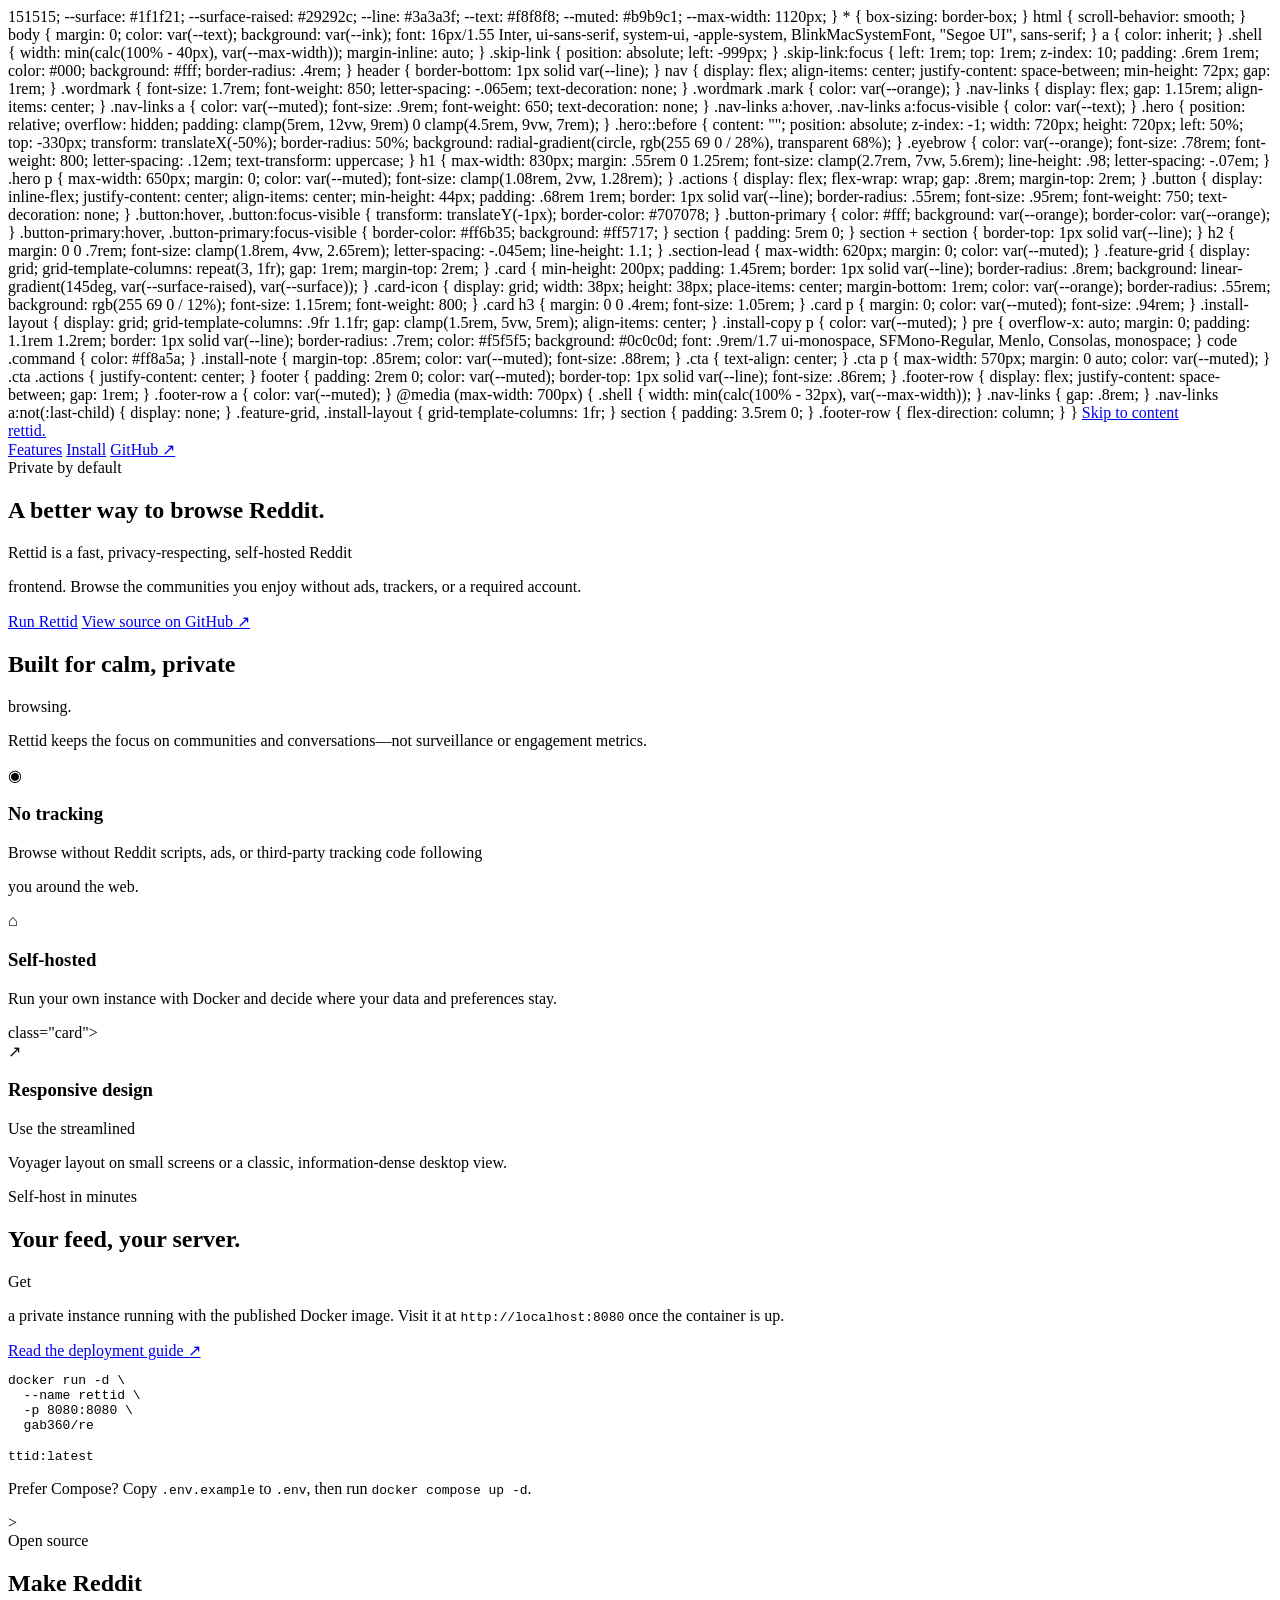
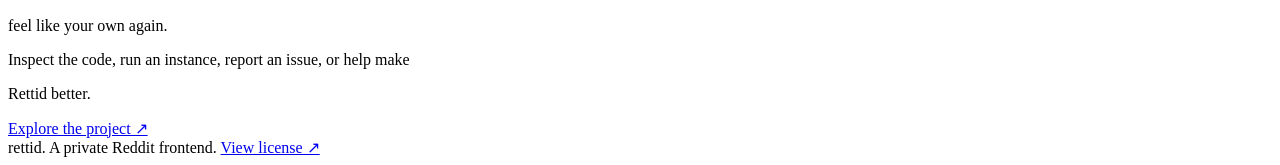
==== docs/index.html @ bad95a61 "Add GitHub Pages landing site" ====
<!doctype html>
<html lang="en">
<head>
  <meta charset="utf-8">
  <meta name="viewport" content="width=device-width, initial-scale=1">
  <meta name="description" content="Rettid is a private, fast, and self-hosted Reddit frontend.">
  <meta name="theme-color" content="#111111">
  <title>Rettid — A private Reddit frontend</title>
  <style>
    :root {
      --orange: #ff4500;
      --ink: #</title></style>151515;
      --surface: #1f1f21;
      --surface-raised: #29292c;
      --line: #3a3a3f;
      --text: #f8f8f8;
      --muted: #b9b9c1;
      --max-width: 1120px;
    }

    * { box-sizing: border-box; }
    html { scroll-behavior: smooth; }
    body {
      margin: 0;
      color: var(--text);
      background: var(--ink);
      font: 16px/1.55 Inter, ui-sans-serif, system-ui, -apple-system, BlinkMacSystemFont, "Segoe UI", sans-serif;
    }

    a { color: inherit; }
    .shell { width: min(calc(100% - 40px), var(--max-width)); margin-inline: auto; }
    .skip-link { position: absolute; left: -999px; }
    .skip-link:focus { left: 1rem; top: 1rem; z-index: 10; padding: .6rem 1rem; color: #000; background: #fff; border-radius: .4rem; }

    header { border-bottom: 1px solid var(--line); }
    nav { display: flex; align-items: center; justify-content: space-between; min-height: 72px; gap: 1rem; }
    .wordmark { font-size: 1.7rem; font-weight: 850; letter-spacing: -.065em; text-decoration: none; }
    .wordmark .mark { color: var(--orange); }
    .nav-links { display: flex; gap: 1.15rem; align-items: center; }
    .nav-links a { color: var(--muted); font-size: .9rem; font-weight: 650; text-decoration: none; }
    .nav-links a:hover, .nav-links a:focus-visible { color: var(--text); }

    .hero { position: relative; overflow: hidden; padding: clamp(5rem, 12vw, 9rem) 0 clamp(4.5rem, 9vw, 7rem); }
    .hero::before {
      content: ""; position: absolute; z-index: -1; width: 720px; height: 720px; left: 50%; top: -330px;
      transform: translateX(-50%); border-radius: 50%; background: radial-gradient(circle, rgb(255 69 0 / 28%), transparent 68%);
    }
    .eyebrow { color: var(--orange); font-size: .78rem; font-weight: 800; letter-spacing: .12em; text-transform: uppercase; }
    h1 { max-width: 830px; margin: .55rem 0 1.25rem; font-size: clamp(2.7rem, 7vw, 5.6rem); line-height: .98; letter-spacing: -.07em; }
    .hero p { max-width: 650px; margin: 0; color: var(--muted); font-size: clamp(1.08rem, 2vw, 1.28rem); }
    .actions { display: flex; flex-wrap: wrap; gap: .8rem; margin-top: 2rem; }
    .button { display: inline-flex; justify-content: center; align-items: center; min-height: 44px; padding: .68rem 1rem; border: 1px solid var(--line); border-radius: .55rem; font-size: .95rem; font-weight: 750; text-decoration: none; }
    .button:hover, .button:focus-visible { transform: translateY(-1px); border-color: #707078; }
    .button-primary { color: #fff; background: var(--orange); border-color: var(--orange); }
    .button-primary:hover, .button-primary:focus-visible { border-color: #ff6b35; background: #ff5717; }

    section { padding: 5rem 0; }
    section + section { border-top: 1px solid var(--line); }
    h2 { margin: 0 0 .7rem; font-size: clamp(1.8rem, 4vw, 2.65rem); letter-spacing: -.045em; line-height: 1.1; }
    .section-lead { max-width: 620px; margin: 0; color: var(--muted); }
    .feature-grid { display: grid; grid-template-columns: repeat(3, 1fr); gap: 1rem; margin-top: 2rem; }
    .card { min-height: 200px; padding: 1.45rem; border: 1px solid var(--line); border-radius: .8rem; background: linear-gradient(145deg, var(--surface-raised), var(--surface)); }
    .card-icon { display: grid; width: 38px; height: 38px; place-items: center; margin-bottom: 1rem; color: var(--orange); border-radius: .55rem; background: rgb(255 69 0 / 12%); font-size: 1.15rem; font-weight: 800; }
    .card h3 { margin: 0 0 .4rem; font-size: 1.05rem; }
    .card p { margin: 0; color: var(--muted); font-size: .94rem; }

    .install-layout { display: grid; grid-template-columns: .9fr 1.1fr; gap: clamp(1.5rem, 5vw, 5rem); align-items: center; }
    .install-copy p { color: var(--muted); }
    pre { overflow-x: auto; margin: 0; padding: 1.1rem 1.2rem; border: 1px solid var(--line); border-radius: .7rem; color: #f5f5f5; background: #0c0c0d; font: .9rem/1.7 ui-monospace, SFMono-Regular, Menlo, Consolas, monospace; }
    code .command { color: #ff8a5a; }
    .install-note { margin-top: .85rem; color: var(--muted); font-size: .88rem; }

    .cta { text-align: center; }
    .cta p { max-width: 570px; margin: 0 auto; color: var(--muted); }
    .cta .actions { justify-content: center; }
    footer { padding: 2rem 0; color: var(--muted); border-top: 1px solid var(--line); font-size: .86rem; }
    .footer-row { display: flex; justify-content: space-between; gap: 1rem; }
    .footer-row a { color: var(--muted); }

    @media (max-width: 700px) {
      .shell { width: min(calc(100% - 32px), var(--max-width)); }
      .nav-links { gap: .8rem; }
      .nav-links a:not(:last-child) { display: none; }
      .feature-grid, .install-layout { grid-template-columns: 1fr; }
      section { padding: 3.5rem 0; }
      .footer-row { flex-direction: column; }
    }
  </style>
</head>
<body>
  <a class="skip-link" href="#main"></body>Skip to content</a>
  <header>
    <nav class="shell" aria-label="Primary navigation">
      <a class="wordmark" href="#</header>top" aria-label="Rettid home"><span class="mark">rett</span>id.</a>
      <div class="nav-links">
        <a href="#features">Features</a>
        <a href="#install">Install</a>
        <a href="https://github.com/g4bcloud/rettid">GitHub ↗</a>
      </div>
    </nav>
  </header>

  <main id="main">
    <section class="hero" id="top">
      <div class="shell">
        <div class="eyebrow">Private by default</div>
        <h1>A better way to browse Reddit.</h1>
        <p>Rettid is a fast, privacy-respecting, self-hosted Reddit</p> frontend. Browse the communities you enjoy without ads, trackers, or a required account.</p>
        <div class="actions">
          <a class="button button-primary" href="#install">Run Rettid</a>
          <a class="button" href="https://github.com/g4bcloud/rettid">View source on GitHub ↗</a>
        </div>
      </div>
    </section>

    <section id="features">
      <div class="shell">
        <h2>Built for calm, private</h2> browsing.</h2>
        <p class="section-lead">Rettid keeps the focus on communities and conversations—not surveillance or engagement metrics.</p>
        <div class="feature-grid">
          <article class="card">
            <div class="card-icon" aria-hidden="true">◉</div>
            <h3>No tracking</h3>
            <p>Browse without Reddit scripts, ads, or third-party tracking code following</p> you around the web.</p>
          </article>
          <article class="card">
            <div class="card-icon" aria-hidden="true">⌂</div>
            <h3>Self-hosted</h3>
            <p>Run your own instance with Docker and decide where your data and preferences stay.</p>
          </article>
          <article</h3></p> class="card">
            <div class="card-icon" aria-hidden="true">↗</div>
            <h3>Responsive design</h3>
            <p>Use the streamlined</h3></p> Voyager layout on small screens or a classic, information-dense desktop view.</p>
          </article>
        </div>
      </div>
    </section>

    <section id="install">
      <div class="shell install-layout">
        <div class="install-copy">
          <div class="eyebrow">Self-host in minutes</div>
          <h2>Your feed, your server.</h2>
          <p>Get</p> a private instance running with the published Docker image. Visit it at <code>http://localhost:8080</code> once the container is up.</p>
         </code> <a class="button" href="https://github.com/g4bcloud/rettid#deployment">Read the deployment guide ↗</a>
        </div>
        <div>
          <pre><code><span class="command">docker run</span> -d \
  --name rettid \
  -p 8080:8080 \
  gab360/re</div>ttid:latest</code></pre>
          <p class="install-note">Prefer Compose? Copy <code>.env.example</code> to <code>.env</code>, then run <code>docker compose up -d</code>.</p>
        </div>
      </div</code>>
    </section>

    <section class="cta">
      <div class="shell">
        <div class="eyebrow">Open source</div>
        <h2>Make Reddit</h2> feel like your own again.</h2>
        <p>Inspect the code, run an instance, report an issue, or help make</p> Rettid better.</p>
        <div class="actions">
          <a class="button button-primary" href="https://github.com/g4bcloud/rettid">Explore the project ↗</a>
        </div>
      </div>
    </section>
  </main>

  <footer></footer>
    <div class="shell footer-row">
      <span><span class="wordmark"><span class="mark">rett</span>id.</span> A private Reddit frontend.</span>
      <a href="https://github.com/g4bcloud/rettid/blob/main/LICENSE">View license ↗</a>
    </div>
  </footer>
</body>
</html>
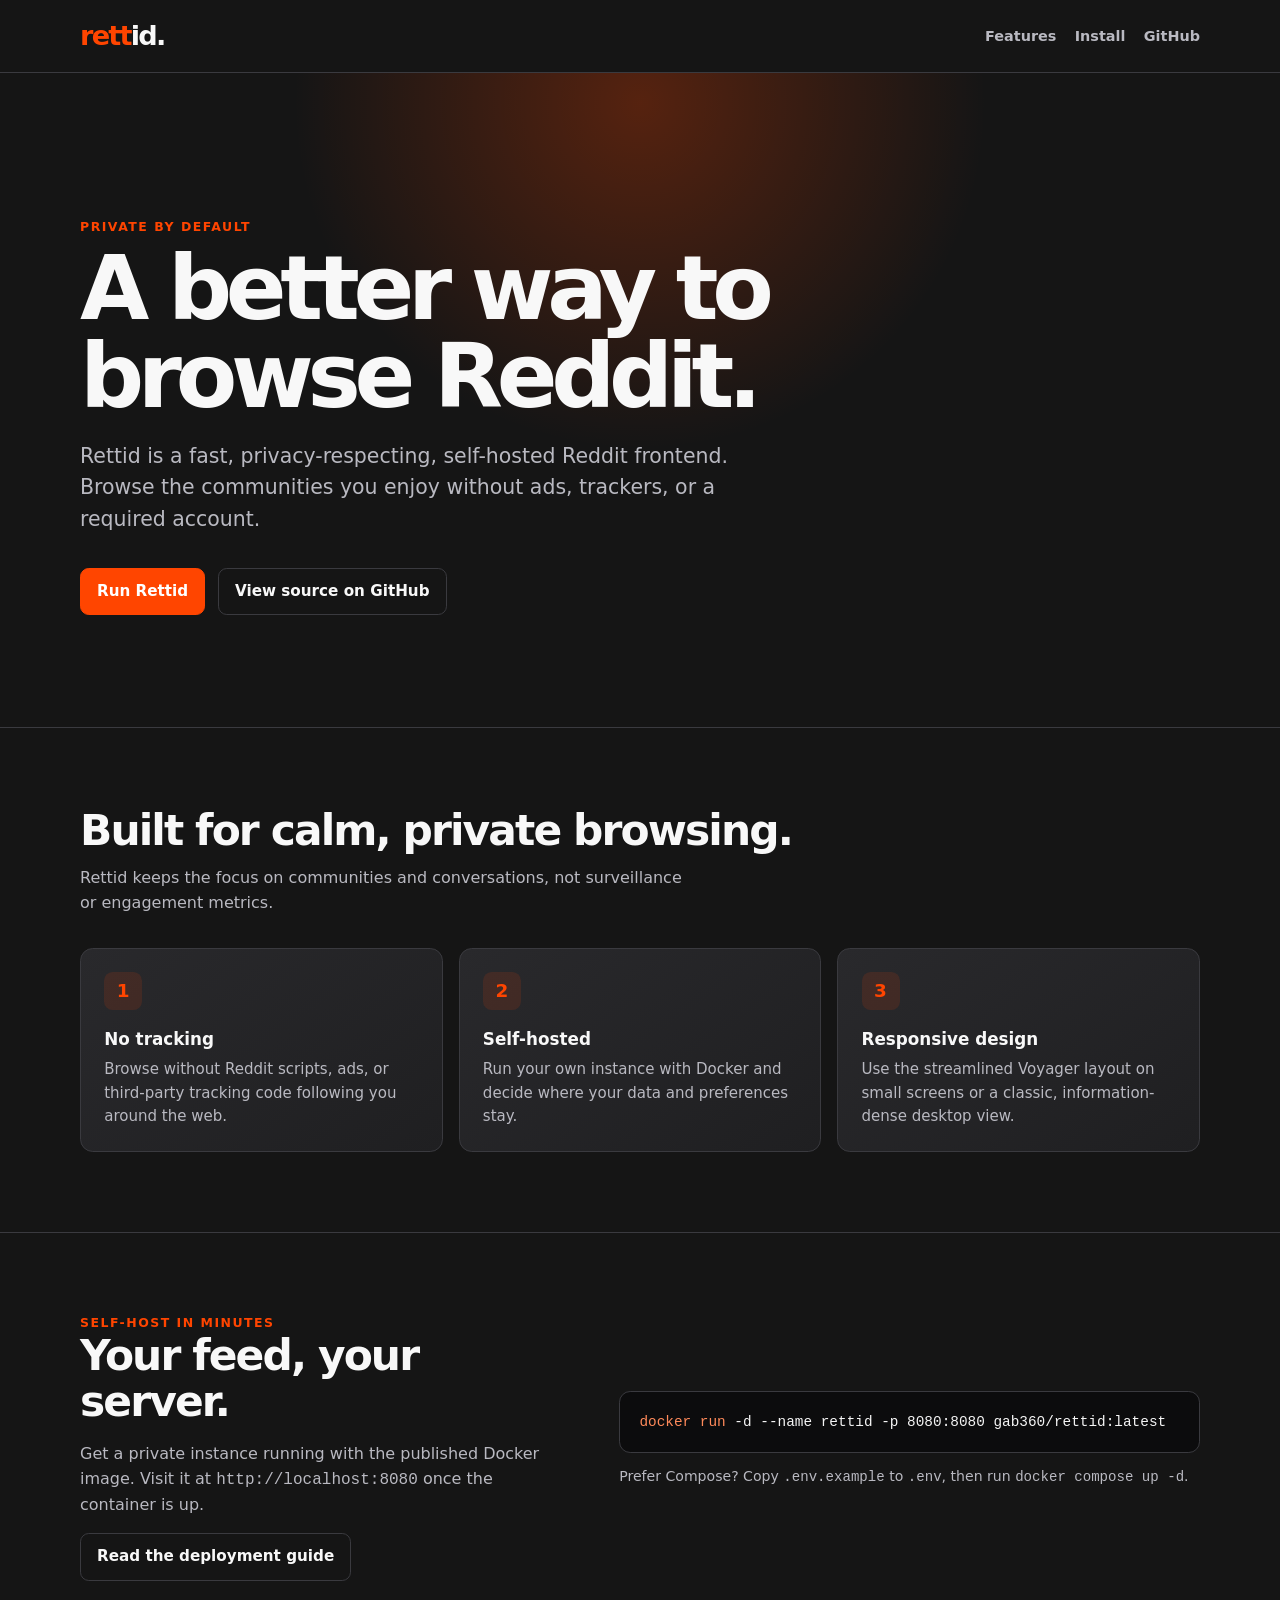
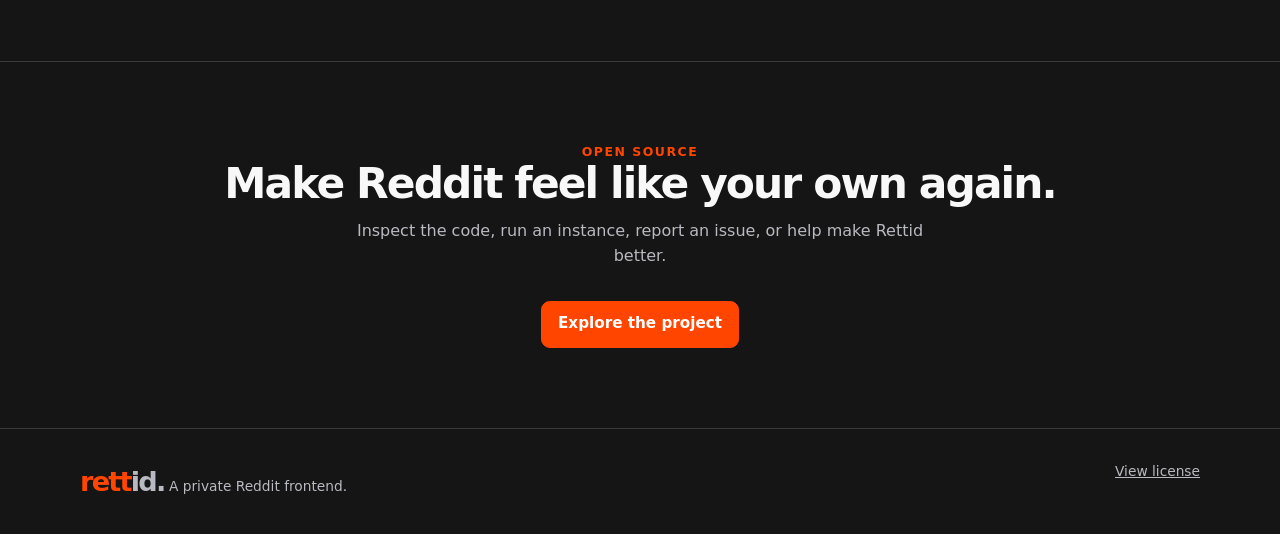
==== commit 997f9eab: "Fix corrupted markup in Pages landing site" ====
--- a/docs/index.html
+++ b/docs/index.html
@@ -1,177 +1,153 @@
 <!doctype html>
 <html lang="en">
 <head>
-  <meta charset="utf-8">
-  <meta name="viewport" content="width=device-width, initial-scale=1">
-  <meta name="description" content="Rettid is a private, fast, and self-hosted Reddit frontend.">
-  <meta name="theme-color" content="#111111">
-  <title>Rettid — A private Reddit frontend</title>
-  <style>
-    :root {
-      --orange: #ff4500;
-      --ink: #</title></style>151515;
-      --surface: #1f1f21;
-      --surface-raised: #29292c;
-      --line: #3a3a3f;
-      --text: #f8f8f8;
-      --muted: #b9b9c1;
-      --max-width: 1120px;
-    }
-
-    * { box-sizing: border-box; }
-    html { scroll-behavior: smooth; }
-    body {
-      margin: 0;
-      color: var(--text);
-      background: var(--ink);
-      font: 16px/1.55 Inter, ui-sans-serif, system-ui, -apple-system, BlinkMacSystemFont, "Segoe UI", sans-serif;
-    }
-
-    a { color: inherit; }
-    .shell { width: min(calc(100% - 40px), var(--max-width)); margin-inline: auto; }
-    .skip-link { position: absolute; left: -999px; }
-    .skip-link:focus { left: 1rem; top: 1rem; z-index: 10; padding: .6rem 1rem; color: #000; background: #fff; border-radius: .4rem; }
-
-    header { border-bottom: 1px solid var(--line); }
-    nav { display: flex; align-items: center; justify-content: space-between; min-height: 72px; gap: 1rem; }
-    .wordmark { font-size: 1.7rem; font-weight: 850; letter-spacing: -.065em; text-decoration: none; }
-    .wordmark .mark { color: var(--orange); }
-    .nav-links { display: flex; gap: 1.15rem; align-items: center; }
-    .nav-links a { color: var(--muted); font-size: .9rem; font-weight: 650; text-decoration: none; }
-    .nav-links a:hover, .nav-links a:focus-visible { color: var(--text); }
-
-    .hero { position: relative; overflow: hidden; padding: clamp(5rem, 12vw, 9rem) 0 clamp(4.5rem, 9vw, 7rem); }
-    .hero::before {
-      content: ""; position: absolute; z-index: -1; width: 720px; height: 720px; left: 50%; top: -330px;
-      transform: translateX(-50%); border-radius: 50%; background: radial-gradient(circle, rgb(255 69 0 / 28%), transparent 68%);
-    }
-    .eyebrow { color: var(--orange); font-size: .78rem; font-weight: 800; letter-spacing: .12em; text-transform: uppercase; }
-    h1 { max-width: 830px; margin: .55rem 0 1.25rem; font-size: clamp(2.7rem, 7vw, 5.6rem); line-height: .98; letter-spacing: -.07em; }
-    .hero p { max-width: 650px; margin: 0; color: var(--muted); font-size: clamp(1.08rem, 2vw, 1.28rem); }
-    .actions { display: flex; flex-wrap: wrap; gap: .8rem; margin-top: 2rem; }
-    .button { display: inline-flex; justify-content: center; align-items: center; min-height: 44px; padding: .68rem 1rem; border: 1px solid var(--line); border-radius: .55rem; font-size: .95rem; font-weight: 750; text-decoration: none; }
-    .button:hover, .button:focus-visible { transform: translateY(-1px); border-color: #707078; }
-    .button-primary { color: #fff; background: var(--orange); border-color: var(--orange); }
-    .button-primary:hover, .button-primary:focus-visible { border-color: #ff6b35; background: #ff5717; }
-
-    section { padding: 5rem 0; }
-    section + section { border-top: 1px solid var(--line); }
-    h2 { margin: 0 0 .7rem; font-size: clamp(1.8rem, 4vw, 2.65rem); letter-spacing: -.045em; line-height: 1.1; }
-    .section-lead { max-width: 620px; margin: 0; color: var(--muted); }
-    .feature-grid { display: grid; grid-template-columns: repeat(3, 1fr); gap: 1rem; margin-top: 2rem; }
-    .card { min-height: 200px; padding: 1.45rem; border: 1px solid var(--line); border-radius: .8rem; background: linear-gradient(145deg, var(--surface-raised), var(--surface)); }
-    .card-icon { display: grid; width: 38px; height: 38px; place-items: center; margin-bottom: 1rem; color: var(--orange); border-radius: .55rem; background: rgb(255 69 0 / 12%); font-size: 1.15rem; font-weight: 800; }
-    .card h3 { margin: 0 0 .4rem; font-size: 1.05rem; }
-    .card p { margin: 0; color: var(--muted); font-size: .94rem; }
-
-    .install-layout { display: grid; grid-template-columns: .9fr 1.1fr; gap: clamp(1.5rem, 5vw, 5rem); align-items: center; }
-    .install-copy p { color: var(--muted); }
-    pre { overflow-x: auto; margin: 0; padding: 1.1rem 1.2rem; border: 1px solid var(--line); border-radius: .7rem; color: #f5f5f5; background: #0c0c0d; font: .9rem/1.7 ui-monospace, SFMono-Regular, Menlo, Consolas, monospace; }
-    code .command { color: #ff8a5a; }
-    .install-note { margin-top: .85rem; color: var(--muted); font-size: .88rem; }
-
-    .cta { text-align: center; }
-    .cta p { max-width: 570px; margin: 0 auto; color: var(--muted); }
-    .cta .actions { justify-content: center; }
-    footer { padding: 2rem 0; color: var(--muted); border-top: 1px solid var(--line); font-size: .86rem; }
-    .footer-row { display: flex; justify-content: space-between; gap: 1rem; }
-    .footer-row a { color: var(--muted); }
-
-    @media (max-width: 700px) {
-      .shell { width: min(calc(100% - 32px), var(--max-width)); }
-      .nav-links { gap: .8rem; }
-      .nav-links a:not(:last-child) { display: none; }
-      .feature-grid, .install-layout { grid-template-columns: 1fr; }
-      section { padding: 3.5rem 0; }
-      .footer-row { flex-direction: column; }
-    }
-  </style>
+<meta charset="utf-8">
+<meta name="viewport" content="width=device-width, initial-scale=1">
+<meta name="description" content="Rettid is a private, fast, and self-hosted Reddit frontend.">
+<meta name="theme-color" content="#111111">
+<title>Rettid — A private Reddit frontend</title>
+<style>
+:root {
+  --orange: #ff4500;
+  --ink: #151515;
+  --surface: #1f1f21;
+  --surface-raised: #29292c;
+  --line: #3a3a3f;
+  --text: #f8f8f8;
+  --muted: #b9b9c1;
+  --max-width: 1120px;
+}
+* { box-sizing: border-box; }
+html { scroll-behavior: smooth; }
+body { margin: 0; color: var(--text); background: var(--ink); font: 16px/1.55 Inter, ui-sans-serif, system-ui, -apple-system, BlinkMacSystemFont, "Segoe UI", sans-serif; }
+a { color: inherit; }
+.shell { width: min(calc(100% - 40px), var(--max-width)); margin-inline: auto; }
+.skip-link { position: absolute; left: -999px; }
+.skip-link:focus { left: 1rem; top: 1rem; z-index: 10; padding: .6rem 1rem; color: #000; background: #fff; border-radius: .4rem; }
+header { border-bottom: 1px solid var(--line); }
+nav { display: flex; align-items: center; justify-content: space-between; min-height: 72px; gap: 1rem; }
+.wordmark { font-size: 1.7rem; font-weight: 850; letter-spacing: -.065em; text-decoration: none; }
+.wordmark .mark { color: var(--orange); }
+.nav-links { display: flex; gap: 1.15rem; align-items: center; }
+.nav-links a { color: var(--muted); font-size: .9rem; font-weight: 650; text-decoration: none; }
+.nav-links a:hover, .nav-links a:focus-visible { color: var(--text); }
+.hero { position: relative; overflow: hidden; padding: clamp(5rem, 12vw, 9rem) 0 clamp(4.5rem, 9vw, 7rem); }
+.hero::before { content: ""; position: absolute; z-index: -1; width: 720px; height: 720px; left: 50%; top: -330px; transform: translateX(-50%); border-radius: 50%; background: radial-gradient(circle, rgb(255 69 0 / 28%), transparent 68%); }
+.eyebrow { color: var(--orange); font-size: .78rem; font-weight: 800; letter-spacing: .12em; text-transform: uppercase; }
+h1 { max-width: 830px; margin: .55rem 0 1.25rem; font-size: clamp(2.7rem, 7vw, 5.6rem); line-height: .98; letter-spacing: -.07em; }
+.hero p { max-width: 650px; margin: 0; color: var(--muted); font-size: clamp(1.08rem, 2vw, 1.28rem); }
+.actions { display: flex; flex-wrap: wrap; gap: .8rem; margin-top: 2rem; }
+.button { display: inline-flex; justify-content: center; align-items: center; min-height: 44px; padding: .68rem 1rem; border: 1px solid var(--line); border-radius: .55rem; font-size: .95rem; font-weight: 750; text-decoration: none; }
+.button:hover, .button:focus-visible { transform: translateY(-1px); border-color: #707078; }
+.button-primary { color: #fff; background: var(--orange); border-color: var(--orange); }
+.button-primary:hover, .button-primary:focus-visible { border-color: #ff6b35; background: #ff5717; }
+section { padding: 5rem 0; }
+section + section { border-top: 1px solid var(--line); }
+h2 { margin: 0 0 .7rem; font-size: clamp(1.8rem, 4vw, 2.65rem); letter-spacing: -.045em; line-height: 1.1; }
+.section-lead { max-width: 620px; margin: 0; color: var(--muted); }
+.feature-grid { display: grid; grid-template-columns: repeat(3, 1fr); gap: 1rem; margin-top: 2rem; }
+.card { min-height: 200px; padding: 1.45rem; border: 1px solid var(--line); border-radius: .8rem; background: linear-gradient(145deg, var(--surface-raised), var(--surface)); }
+.card-icon { display: grid; width: 38px; height: 38px; place-items: center; margin-bottom: 1rem; color: var(--orange); border-radius: .55rem; background: rgb(255 69 0 / 12%); font-size: 1.15rem; font-weight: 800; }
+.card h3 { margin: 0 0 .4rem; font-size: 1.05rem; }
+.card p { margin: 0; color: var(--muted); font-size: .94rem; }
+.install-layout { display: grid; grid-template-columns: .9fr 1.1fr; gap: clamp(1.5rem, 5vw, 5rem); align-items: center; }
+.install-copy p { color: var(--muted); }
+pre { overflow-x: auto; margin: 0; padding: 1.1rem 1.2rem; border: 1px solid var(--line); border-radius: .7rem; color: #f5f5f5; background: #0c0c0d; font: .9rem/1.7 ui-monospace, SFMono-Regular, Menlo, Consolas, monospace; }
+code .command { color: #ff8a5a; }
+.install-note { margin-top: .85rem; color: var(--muted); font-size: .88rem; }
+.cta { text-align: center; }
+.cta p { max-width: 570px; margin: 0 auto; color: var(--muted); }
+.cta .actions { justify-content: center; }
+footer { padding: 2rem 0; color: var(--muted); border-top: 1px solid var(--line); font-size: .86rem; }
+.footer-row { display: flex; justify-content: space-between; gap: 1rem; }
+.footer-row a { color: var(--muted); }
+@media (max-width: 700px) {
+  .shell { width: min(calc(100% - 32px), var(--max-width)); }
+  .nav-links { gap: .8rem; }
+  .nav-links a:not(:last-child) { display: none; }
+  .feature-grid, .install-layout { grid-template-columns: 1fr; }
+  section { padding: 3.5rem 0; }
+  .footer-row { flex-direction: column; }
+}
+</style>
 </head>
 <body>
-  <a class="skip-link" href="#main"></body>Skip to content</a>
-  <header>
-    <nav class="shell" aria-label="Primary navigation">
-      <a class="wordmark" href="#</header>top" aria-label="Rettid home"><span class="mark">rett</span>id.</a>
-      <div class="nav-links">
-        <a href="#features">Features</a>
-        <a href="#install">Install</a>
-        <a href="https://github.com/g4bcloud/rettid">GitHub ↗</a>
-      </div>
-    </nav>
-  </header>
-
-  <main id="main">
-    <section class="hero" id="top">
-      <div class="shell">
-        <div class="eyebrow">Private by default</div>
-        <h1>A better way to browse Reddit.</h1>
-        <p>Rettid is a fast, privacy-respecting, self-hosted Reddit</p> frontend. Browse the communities you enjoy without ads, trackers, or a required account.</p>
-        <div class="actions">
-          <a class="button button-primary" href="#install">Run Rettid</a>
-          <a class="button" href="https://github.com/g4bcloud/rettid">View source on GitHub ↗</a>
-        </div>
-      </div>
-    </section>
-
-    <section id="features">
-      <div class="shell">
-        <h2>Built for calm, private</h2> browsing.</h2>
-        <p class="section-lead">Rettid keeps the focus on communities and conversations—not surveillance or engagement metrics.</p>
-        <div class="feature-grid">
-          <article class="card">
-            <div class="card-icon" aria-hidden="true">◉</div>
-            <h3>No tracking</h3>
-            <p>Browse without Reddit scripts, ads, or third-party tracking code following</p> you around the web.</p>
-          </article>
-          <article class="card">
-            <div class="card-icon" aria-hidden="true">⌂</div>
-            <h3>Self-hosted</h3>
-            <p>Run your own instance with Docker and decide where your data and preferences stay.</p>
-          </article>
-          <article</h3></p> class="card">
-            <div class="card-icon" aria-hidden="true">↗</div>
-            <h3>Responsive design</h3>
-            <p>Use the streamlined</h3></p> Voyager layout on small screens or a classic, information-dense desktop view.</p>
-          </article>
-        </div>
-      </div>
-    </section>
-
-    <section id="install">
-      <div class="shell install-layout">
-        <div class="install-copy">
-          <div class="eyebrow">Self-host in minutes</div>
-          <h2>Your feed, your server.</h2>
-          <p>Get</p> a private instance running with the published Docker image. Visit it at <code>http://localhost:8080</code> once the container is up.</p>
-         </code> <a class="button" href="https://github.com/g4bcloud/rettid#deployment">Read the deployment guide ↗</a>
-        </div>
-        <div>
-          <pre><code><span class="command">docker run</span> -d \
-  --name rettid \
-  -p 8080:8080 \
-  gab360/re</div>ttid:latest</code></pre>
-          <p class="install-note">Prefer Compose? Copy <code>.env.example</code> to <code>.env</code>, then run <code>docker compose up -d</code>.</p>
-        </div>
-      </div</code>>
-    </section>
-
-    <section class="cta">
-      <div class="shell">
-        <div class="eyebrow">Open source</div>
-        <h2>Make Reddit</h2> feel like your own again.</h2>
-        <p>Inspect the code, run an instance, report an issue, or help make</p> Rettid better.</p>
-        <div class="actions">
-          <a class="button button-primary" href="https://github.com/g4bcloud/rettid">Explore the project ↗</a>
-        </div>
-      </div>
-    </section>
-  </main>
-
-  <footer></footer>
-    <div class="shell footer-row">
-      <span><span class="wordmark"><span class="mark">rett</span>id.</span> A private Reddit frontend.</span>
-      <a href="https://github.com/g4bcloud/rettid/blob/main/LICENSE">View license ↗</a>
-    </div>
-  </footer>
+<a class="skip-link" href="#main">Skip to content</a>
+<header>
+<nav class="shell" aria-label="Primary navigation">
+<a class="wordmark" href="#top" aria-label="Rettid home"><span class="mark">rett</span>id.</a>
+<div class="nav-links">
+<a href="#features">Features</a>
+<a href="#install">Install</a>
+<a href="https://github.com/g4bcloud/rettid">GitHub</a>
+</div>
+</nav>
+</header>
+<main id="main">
+<section class="hero" id="top">
+<div class="shell">
+<div class="eyebrow">Private by default</div>
+<h1>A better way to browse Reddit.</h1>
+<p>Rettid is a fast, privacy-respecting, self-hosted Reddit frontend. Browse the communities you enjoy without ads, trackers, or a required account.</p>
+<div class="actions">
+<a class="button button-primary" href="#install">Run Rettid</a>
+<a class="button" href="https://github.com/g4bcloud/rettid">View source on GitHub</a>
+</div>
+</div>
+</section>
+<section id="features">
+<div class="shell">
+<h2>Built for calm, private browsing.</h2>
+<p class="section-lead">Rettid keeps the focus on communities and conversations, not surveillance or engagement metrics.</p>
+<div class="feature-grid">
+<article class="card">
+<div class="card-icon" aria-hidden="true">1</div>
+<h3>No tracking</h3>
+<p>Browse without Reddit scripts, ads, or third-party tracking code following you around the web.</p>
+</article>
+<article class="card">
+<div class="card-icon" aria-hidden="true">2</div>
+<h3>Self-hosted</h3>
+<p>Run your own instance with Docker and decide where your data and preferences stay.</p>
+</article>
+<article class="card">
+<div class="card-icon" aria-hidden="true">3</div>
+<h3>Responsive design</h3>
+<p>Use the streamlined Voyager layout on small screens or a classic, information-dense desktop view.</p>
+</article>
+</div>
+</div>
+</section>
+<section id="install">
+<div class="shell install-layout">
+<div class="install-copy">
+<div class="eyebrow">Self-host in minutes</div>
+<h2>Your feed, your server.</h2>
+<p>Get a private instance running with the published Docker image. Visit it at <code>http://localhost:8080</code> once the container is up.</p>
+<a class="button" href="https://github.com/g4bcloud/rettid#deployment">Read the deployment guide</a>
+</div>
+<div>
+<pre><code><span class="command">docker run</span> -d --name rettid -p 8080:8080 gab360/rettid:latest</code></pre>
+<p class="install-note">Prefer Compose? Copy <code>.env.example</code> to <code>.env</code>, then run <code>docker compose up -d</code>.</p>
+</div>
+</div>
+</section>
+<section class="cta">
+<div class="shell">
+<div class="eyebrow">Open source</div>
+<h2>Make Reddit feel like your own again.</h2>
+<p>Inspect the code, run an instance, report an issue, or help make Rettid better.</p>
+<div class="actions">
+<a class="button button-primary" href="https://github.com/g4bcloud/rettid">Explore the project</a>
+</div>
+</div>
+</section>
+</main>
+<footer>
+<div class="shell footer-row">
+<span><span class="wordmark"><span class="mark">rett</span>id.</span> A private Reddit frontend.</span>
+<a href="https://github.com/g4bcloud/rettid/blob/main/LICENSE">View license</a>
+</div>
+</footer>
 </body>
 </html>
